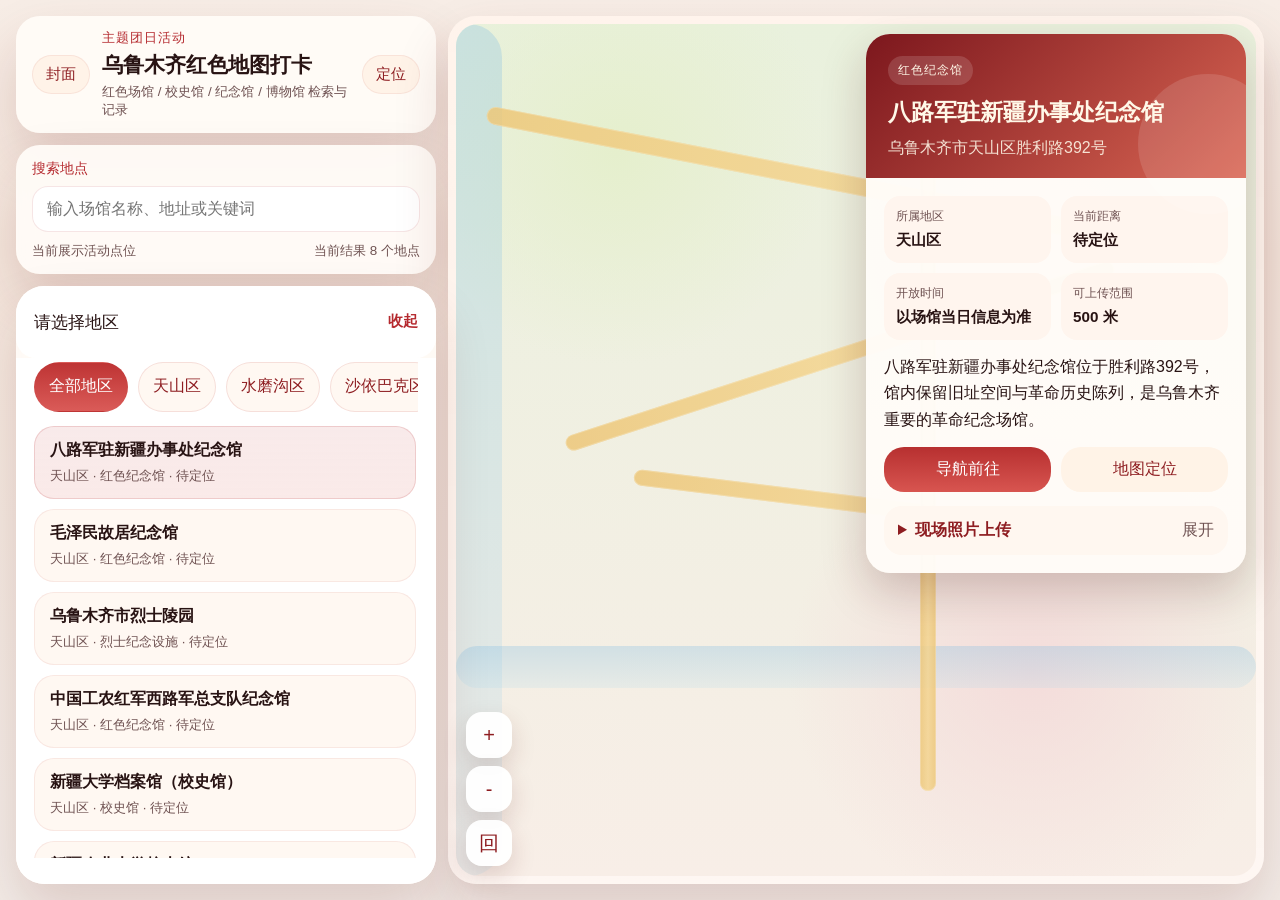
==== map.html @ 3bd0a2d1 "Add files via upload" ====
<!DOCTYPE html>
<html lang="zh-CN">
<head>
    <meta charset="UTF-8">
    <meta name="viewport" content="width=device-width, initial-scale=1.0, viewport-fit=cover">
    <title>乌鲁木齐红色地图打卡</title>
    <link rel="stylesheet" href="static/style.css">
</head>
<body class="map-page">
    <main class="app-shell">
        <header class="app-header">
            <a class="ghost-link" href="index.html">封面</a>
            <div class="header-copy">
                <p class="header-kicker">主题团日活动</p>
                <h1 id="projectTitle">乌鲁木齐红色地图打卡</h1>
                <p id="projectSubtitle">红色场馆 / 校史馆 / 纪念馆 / 博物馆 检索与记录</p>
            </div>
            <button id="locateButton" class="icon-chip" type="button">定位</button>
        </header>

        <section class="search-strip">
            <label class="search-field" for="searchInput">
                <span>搜索地点</span>
                <input id="searchInput" type="search" placeholder="输入场馆名称、地址或关键词">
            </label>
            <div class="search-meta">
                <p id="distanceHint">支持输入场馆名称或地址检索</p>
                <p id="siteCount">加载中...</p>
            </div>
        </section>

        <section class="map-stage">
            <div id="realMap" class="real-map"></div>
            <div id="mapFallback" class="map-fallback is-hidden" aria-hidden="true">
                <div class="map-river map-river-a"></div>
                <div class="map-river map-river-b"></div>
                <div class="map-road map-road-a"></div>
                <div class="map-road map-road-b"></div>
                <div class="map-road map-road-c"></div>
                <div class="map-road map-road-d"></div>
            </div>
            <div class="map-controls">
                <button id="zoomInButton" type="button">+</button>
                <button id="zoomOutButton" type="button">-</button>
                <button id="resetViewButton" type="button">回</button>
            </div>

            <div id="siteCard" class="site-card is-hidden" aria-live="polite"></div>
            <div id="toast" class="status-toast is-hidden"></div>
        </section>

        <section id="sheet" class="sheet is-open">
            <button id="sheetToggle" class="sheet-toggle" type="button">
                <span>请选择地区</span>
                <strong id="sheetState">收起</strong>
            </button>

            <div class="sheet-body">
                <div id="districtTabs" class="district-tabs"></div>
                <div id="siteList" class="site-list"></div>
            </div>
        </section>
    </main>

    <script src="config.js?v=20260507-uploadmock"></script>
    <script src="data/sites.js?v=20260507-uploadmock"></script>
    <script src="map.js?v=20260507-uploadmock"></script>
</body>
</html>
---- static/style.css ----
:root {
    --red-950: #4f0d0d;
    --red-900: #6b1214;
    --red-800: #8e1d21;
    --red-700: #b52a2f;
    --red-500: #dd6a5f;
    --gold-300: #f0c76f;
    --gold-100: #fae8b2;
    --paper: #fff6ef;
    --ink: #281313;
    --muted: #6f5252;
    --line: rgba(255, 255, 255, 0.14);
    --card-shadow: 0 18px 45px rgba(72, 19, 19, 0.22);
    --surface-shadow: 0 28px 55px rgba(106, 24, 24, 0.16);
    --app-max-width: 1460px;
}

* {
    box-sizing: border-box;
}

html,
body {
    margin: 0;
    min-height: 100%;
}

body {
    font-family: "Microsoft YaHei", "PingFang SC", "Noto Sans SC", sans-serif;
    color: var(--ink);
    background: #f7efe8;
}

button,
input,
textarea {
    font: inherit;
}

button {
    cursor: pointer;
}

a {
    color: inherit;
    text-decoration: none;
}

.cover-page {
    display: flex;
    justify-content: center;
    padding: 16px;
    background:
        radial-gradient(circle at top, rgba(255, 214, 149, 0.18), transparent 24%),
        linear-gradient(180deg, #72191d 0%, #962226 36%, #8f1d20 100%);
}

.poster-shell {
    position: relative;
    width: min(100%, 460px);
    min-height: calc(100vh - 32px);
    padding: 38px 26px 30px;
    overflow: hidden;
    border-radius: 32px;
    background:
        linear-gradient(180deg, rgba(255, 255, 255, 0.05), transparent 16%),
        linear-gradient(180deg, rgba(0, 0, 0, 0.08), transparent 30%),
        linear-gradient(180deg, rgba(133, 20, 24, 0.96), rgba(141, 25, 29, 0.98));
    box-shadow: 0 24px 80px rgba(39, 6, 7, 0.34);
    color: #fff6de;
}

.poster-map-lines,
.poster-map-lines::before,
.poster-map-lines::after {
    position: absolute;
    inset: 0;
    content: "";
    background-repeat: no-repeat;
    opacity: 0.16;
}

.poster-map-lines {
    background-image:
        radial-gradient(circle at 15% 20%, transparent 0 13%, rgba(70, 6, 6, 0.42) 13.4% 14.2%, transparent 14.5%),
        radial-gradient(circle at 72% 26%, transparent 0 15%, rgba(70, 6, 6, 0.42) 15.4% 16.1%, transparent 16.4%),
        radial-gradient(circle at 45% 64%, transparent 0 19%, rgba(70, 6, 6, 0.42) 19.5% 20.1%, transparent 20.5%);
}

.poster-map-lines::before {
    background-image:
        linear-gradient(114deg, transparent 0 18%, rgba(71, 13, 13, 0.42) 18.5% 19%, transparent 19.5% 100%),
        linear-gradient(60deg, transparent 0 53%, rgba(71, 13, 13, 0.35) 53.3% 53.8%, transparent 54.2% 100%);
}

.poster-map-lines::after {
    background-image:
        linear-gradient(180deg, transparent 0 67%, rgba(85, 16, 16, 0.32) 67.3% 67.7%, transparent 68.1% 100%),
        linear-gradient(16deg, transparent 0 36%, rgba(85, 16, 16, 0.26) 36.3% 36.7%, transparent 37.2% 100%);
}

.poster-cityline {
    position: absolute;
    right: -24px;
    bottom: -8px;
    left: -24px;
    height: 180px;
    background:
        linear-gradient(0deg, rgba(52, 11, 11, 0.14), transparent 62%),
        linear-gradient(90deg,
            transparent 0 7%,
            rgba(75, 11, 11, 0.34) 7% 7.4%,
            transparent 7.5% 12%,
            rgba(75, 11, 11, 0.28) 12% 12.5%,
            transparent 12.8% 28%,
            rgba(75, 11, 11, 0.28) 28% 28.4%,
            transparent 28.7% 44%,
            rgba(75, 11, 11, 0.32) 44% 44.6%,
            transparent 45% 58%,
            rgba(75, 11, 11, 0.28) 58% 58.5%,
            transparent 59% 73%,
            rgba(75, 11, 11, 0.3) 73% 73.5%,
            transparent 74% 100%);
    opacity: 0.75;
}

.poster-topline,
.poster-side-copy,
.poster-kicker,
.poster-subtitle,
.qr-caption,
.qr-note,
.poster-url {
    position: relative;
    z-index: 1;
}

.poster-topline {
    margin: 0 96px 0 0;
    max-width: none;
    font-size: 0.94rem;
    letter-spacing: 0.08em;
    line-height: 1.6;
    text-align: center;
}

.poster-side-copy {
    position: absolute;
    top: 176px;
    left: 16px;
    margin: 0;
    writing-mode: vertical-rl;
    font-size: 0.9rem;
    letter-spacing: 0.12em;
    color: rgba(255, 241, 213, 0.84);
}

.poster-badge {
    position: absolute;
    top: 28px;
    right: 24px;
    z-index: 1;
    padding: 8px 14px;
    border: 1px solid rgba(255, 247, 221, 0.25);
    border-radius: 999px;
    background: rgba(255, 243, 216, 0.1);
    font-size: 0.82rem;
    letter-spacing: 0.08em;
}

.poster-hero {
    position: relative;
    z-index: 1;
    display: grid;
    justify-items: center;
    width: min(100%, 340px);
    min-height: auto;
    margin: 0 auto;
    padding: 84px 0 20px;
    text-align: center;
}

.poster-kicker {
    margin: 0 0 14px;
    font-size: 0.9rem;
    color: rgba(255, 239, 206, 0.92);
    letter-spacing: 0.08em;
}

.poster-title {
    display: flex;
    gap: 6px;
    margin: 0;
    align-items: flex-end;
    color: #ffe8a6;
    font-size: clamp(3.6rem, 14vw, 5.8rem);
    line-height: 0.94;
    text-shadow:
        0 4px 0 rgba(123, 18, 18, 0.72),
        0 12px 28px rgba(46, 5, 5, 0.4);
}

.poster-title-slogan {
    flex-direction: column;
    align-items: center;
    gap: 12px;
    font-size: clamp(2.2rem, 8.6vw, 2.85rem);
    line-height: 1.05;
    letter-spacing: 0.02em;
}

.poster-title-slogan span {
    display: block;
    white-space: nowrap;
    text-align: center;
}

.poster-title span:last-child {
    writing-mode: vertical-rl;
    font-size: clamp(4.1rem, 15vw, 6.3rem);
    letter-spacing: 0.08em;
}

.poster-title-slogan span:last-child {
    writing-mode: horizontal-tb;
    font-size: inherit;
    letter-spacing: inherit;
}

.poster-subtitle {
    max-width: 320px;
    margin: 18px 0 28px;
    color: rgba(255, 241, 217, 0.9);
    display: grid;
    gap: 8px;
    line-height: 1.65;
    text-align: center;
}

.poster-subtitle-lead {
    color: #ffe8ac;
    font-size: 1.04rem;
    font-weight: 700;
    letter-spacing: 0.08em;
}

.poster-cta,
.secondary-button,
.icon-chip,
.ghost-link,
.site-primary-button,
.site-secondary-button,
.upload-button,
.sheet-toggle,
.site-list-button {
    border: none;
    border-radius: 20px;
    transition: transform 0.2s ease, box-shadow 0.2s ease, background 0.2s ease;
}

.poster-cta {
    display: inline-flex;
    align-items: center;
    justify-content: center;
    width: min(100%, 280px);
    padding: 15px 22px;
    background: linear-gradient(180deg, #f5d8b6, #f0c8a0);
    color: #8e2522;
    font-size: 1.35rem;
    letter-spacing: 0.2em;
    box-shadow: 0 12px 30px rgba(72, 7, 7, 0.22);
}

.poster-cta:hover,
.secondary-button:hover,
.icon-chip:hover,
.ghost-link:hover,
.site-primary-button:hover,
.site-secondary-button:hover,
.upload-button:hover,
.sheet-toggle:hover,
.site-list-button:hover {
    transform: translateY(-1px);
}

.qr-card {
    position: relative;
    z-index: 1;
    display: grid;
    width: min(100%, 320px);
    margin: 12px auto 0;
    justify-items: center;
    gap: 10px;
    padding: 18px 0 8px;
    text-align: center;
}

.qr-frame {
    display: grid;
    place-items: center;
    align-content: center;
    width: 208px;
    height: 208px;
    padding: 12px;
    border-radius: 18px;
    background: #fff;
    box-shadow: 0 12px 36px rgba(55, 8, 9, 0.22);
}

.qr-frame img {
    width: 100%;
    height: 100%;
    object-fit: cover;
}

.qr-placeholder {
    margin: 0;
    padding: 0 18px;
    color: var(--red-900);
    font-size: 1rem;
    line-height: 1.7;
    text-align: center;
}

.qr-caption {
    margin: 0;
    font-size: 1.15rem;
    letter-spacing: 0.12em;
}

.secondary-button {
    padding: 11px 18px;
    background: rgba(255, 244, 224, 0.14);
    color: #fff7df;
    border: 1px solid rgba(255, 246, 226, 0.22);
}

.poster-url {
    max-width: 100%;
    margin: 0;
    font-size: 0.82rem;
    word-break: break-all;
    color: rgba(255, 242, 216, 0.84);
    text-align: center;
}

.qr-note {
    margin: 0;
    color: rgba(255, 242, 216, 0.72);
    font-size: 0.82rem;
    text-align: center;
    line-height: 1.5;
}

.poster-hint {
    max-width: 320px;
    margin: 14px auto 0;
    color: rgba(255, 241, 217, 0.78);
    line-height: 1.55;
    text-align: center;
}

.map-page {
    display: flex;
    justify-content: center;
    padding: 16px;
    background:
        linear-gradient(180deg, #f7ede6 0%, #f4e6dc 28%, #f3ede8 100%);
}

.app-shell {
    width: min(100%, var(--app-max-width));
    min-height: calc(100vh - 32px);
    display: grid;
    grid-template-columns: minmax(340px, 420px) minmax(0, 1fr);
    grid-template-rows: auto auto minmax(0, 1fr);
    grid-template-areas:
        "header map"
        "search map"
        "sheet map";
    gap: 12px;
    align-items: stretch;
}

.app-header,
.search-strip,
.sheet {
    background: rgba(255, 252, 248, 0.92);
    backdrop-filter: blur(14px);
    box-shadow: var(--surface-shadow);
}

.app-header {
    grid-area: header;
    display: grid;
    grid-template-columns: auto 1fr auto;
    gap: 12px;
    align-items: center;
    padding: 14px 16px;
    border-radius: 24px;
}

.ghost-link,
.icon-chip {
    padding: 10px 14px;
    background: #fff3e8;
    color: var(--red-800);
    font-size: 0.92rem;
    box-shadow: inset 0 0 0 1px rgba(181, 42, 47, 0.08);
}

.header-copy h1,
.header-copy p {
    margin: 0;
}

.header-kicker {
    color: var(--red-700);
    font-size: 0.8rem;
    letter-spacing: 0.08em;
}

.header-copy h1 {
    margin-top: 4px;
    font-size: 1.32rem;
}

.header-copy p:last-child {
    margin-top: 4px;
    color: var(--muted);
    font-size: 0.84rem;
}

.search-strip {
    grid-area: search;
    display: grid;
    gap: 10px;
    padding: 14px 16px;
    border-radius: 24px;
}

.search-field {
    display: grid;
    gap: 8px;
}

.search-field span {
    color: var(--red-700);
    font-size: 0.88rem;
}

.search-field input,
.upload-field input,
.upload-field textarea {
    width: 100%;
    padding: 13px 14px;
    border: 1px solid rgba(181, 42, 47, 0.12);
    border-radius: 16px;
    background: #fff;
    color: var(--ink);
}

.search-field input:focus,
.upload-field input:focus,
.upload-field textarea:focus {
    outline: 2px solid rgba(181, 42, 47, 0.14);
    border-color: rgba(181, 42, 47, 0.2);
}

.search-meta {
    display: flex;
    justify-content: space-between;
    gap: 12px;
    flex-wrap: wrap;
}

.search-meta p {
    margin: 0;
    color: var(--muted);
    font-size: 0.84rem;
}

.map-stage {
    grid-area: map;
    position: relative;
    min-height: calc(100vh - 32px);
    padding: 8px;
    border-radius: 28px;
    background: linear-gradient(180deg, rgba(255, 244, 236, 0.95), rgba(255, 247, 243, 0.9));
    box-shadow: var(--surface-shadow);
}

.real-map,
.map-fallback {
    height: 100%;
    min-height: calc(100vh - 48px);
    border-radius: 22px;
}

.real-map {
    overflow: hidden;
    background: #f3ece6;
}

.real-map.is-hidden,
.map-fallback.is-hidden {
    display: none;
}

.map-fallback {
    position: relative;
    overflow: hidden;
    background:
        radial-gradient(circle at 20% 15%, rgba(229, 239, 204, 0.96), transparent 22%),
        radial-gradient(circle at 72% 76%, rgba(244, 219, 218, 0.94), transparent 28%),
        radial-gradient(circle at 72% 26%, rgba(244, 228, 211, 0.9), transparent 20%),
        linear-gradient(180deg, #e9f1dd, #f8eee7);
}

.map-controls {
    position: absolute;
    z-index: 4;
    left: 18px;
    bottom: 18px;
    display: grid;
    gap: 8px;
}

.map-controls button {
    width: 46px;
    height: 46px;
    border: none;
    border-radius: 16px;
    background: rgba(255, 255, 255, 0.95);
    color: var(--red-800);
    font-size: 1.25rem;
    box-shadow: 0 10px 24px rgba(96, 33, 33, 0.16);
}

.map-viewport {
    position: relative;
    overflow: auto;
    height: min(62vh, 760px);
    border-radius: 22px;
    background:
        radial-gradient(circle at 20% 15%, rgba(229, 239, 204, 0.96), transparent 22%),
        radial-gradient(circle at 72% 76%, rgba(244, 219, 218, 0.94), transparent 28%),
        radial-gradient(circle at 72% 26%, rgba(244, 228, 211, 0.9), transparent 20%),
        linear-gradient(180deg, #e9f1dd, #f8eee7);
    scroll-behavior: smooth;
    scrollbar-width: none;
}

.map-viewport::-webkit-scrollbar {
    display: none;
}

.map-surface {
    position: relative;
    width: var(--map-base-width);
    height: var(--map-base-height);
    overflow: hidden;
}

.map-title-panel {
    position: absolute;
    top: 56px;
    left: 62px;
    z-index: 1;
    display: grid;
    gap: 4px;
    width: 220px;
    padding: 18px 20px;
    border-radius: 24px;
    background: linear-gradient(180deg, rgba(139, 30, 31, 0.94), rgba(184, 48, 49, 0.88));
    color: #fff7df;
    box-shadow: 0 20px 36px rgba(91, 14, 14, 0.18);
}

.map-title-panel p,
.map-title-panel h2,
.map-title-panel span {
    margin: 0;
}

.map-title-panel p {
    font-size: 0.92rem;
    letter-spacing: 0.08em;
}

.map-title-panel h2 {
    font-size: 2.2rem;
}

.map-title-panel span {
    font-size: 0.9rem;
    color: rgba(255, 242, 206, 0.82);
}

.map-road,
.map-river,
.map-mountain {
    position: absolute;
    pointer-events: none;
}

.map-road {
    border-radius: 999px;
    background: linear-gradient(90deg, #edc779, #f4d590, #edc779);
    opacity: 0.85;
    box-shadow: inset 0 0 0 1px rgba(255, 255, 255, 0.24);
}

.map-road-a {
    top: 18%;
    left: 3%;
    width: 94%;
    height: 18px;
    transform: rotate(11deg);
}

.map-road-b {
    top: 38%;
    left: 12%;
    width: 72%;
    height: 16px;
    transform: rotate(-18deg);
}

.map-road-c {
    top: 56%;
    left: 22%;
    width: 66%;
    height: 16px;
    transform: rotate(7deg);
}

.map-road-d {
    top: 10%;
    left: 58%;
    width: 16px;
    height: 80%;
}

.real-marker {
    display: grid;
    justify-items: center;
    gap: 6px;
    transform: translate(-50%, -100%);
}

.real-marker-pin {
    width: 20px;
    height: 20px;
    border-radius: 50% 50% 50% 0;
    transform: rotate(-45deg);
    box-shadow: 0 10px 16px rgba(112, 24, 24, 0.25);
}

.real-marker.is-featured .real-marker-pin {
    background: linear-gradient(180deg, #b91d25, #e45657);
}

.real-marker.is-live .real-marker-pin {
    background: linear-gradient(180deg, #d18b17, #f1b546);
}

.real-marker.is-active .real-marker-pin {
    width: 24px;
    height: 24px;
}

.real-marker-label {
    padding: 4px 8px;
    border-radius: 999px;
    background: rgba(255, 255, 255, 0.94);
    color: #7f1d1d;
    font-size: 12px;
    font-weight: 700;
    white-space: nowrap;
    box-shadow: 0 10px 18px rgba(106, 24, 24, 0.12);
}

.user-location-dot {
    width: 18px;
    height: 18px;
    border-radius: 50%;
    background: #2f8cff;
    box-shadow: 0 0 0 8px rgba(47, 140, 255, 0.18);
}

.map-river {
    border-radius: 999px;
    background: linear-gradient(180deg, rgba(129, 189, 227, 0.3), rgba(168, 216, 237, 0.18));
}

.map-river-a {
    top: 0;
    left: -20px;
    width: 66px;
    height: 100%;
}

.map-river-b {
    top: 73%;
    left: 0;
    width: 100%;
    height: 42px;
}

.map-mountain {
    width: 140px;
    height: 78px;
    border-radius: 44% 56% 18% 20% / 70% 72% 28% 30%;
    background:
        linear-gradient(180deg, rgba(111, 155, 101, 0.82), rgba(81, 134, 83, 0.92)),
        radial-gradient(circle at 35% 20%, rgba(255, 255, 255, 0.72), transparent 28%);
    opacity: 0.9;
    filter: saturate(0.85);
}

.map-mountain::before,
.map-mountain::after {
    position: absolute;
    bottom: 14px;
    content: "";
    width: 70px;
    height: 34px;
    border-radius: 55% 45% 18% 18%;
    background: rgba(78, 120, 71, 0.92);
}

.map-mountain::before {
    left: 6px;
}

.map-mountain::after {
    right: 12px;
}

.map-mountain-a {
    top: 11%;
    left: 74%;
}

.map-mountain-b {
    top: 22%;
    left: 8%;
}

.map-mountain-c {
    top: 69%;
    left: 66%;
}

.map-mountain-d {
    top: 82%;
    left: 18%;
}

.marker-layer {
    position: absolute;
    inset: 0;
    z-index: 2;
}

.site-marker {
    position: absolute;
    display: grid;
    justify-items: center;
    gap: 6px;
    transform: translate(-50%, -100%);
}

.site-marker button {
    width: 52px;
    height: 52px;
    border: none;
    border-radius: 26px 26px 26px 6px;
    background: linear-gradient(180deg, #b61c25, #dc3a3b);
    box-shadow: 0 10px 22px rgba(149, 31, 33, 0.24);
    position: relative;
}

.site-marker button::before {
    position: absolute;
    inset: 8px;
    display: grid;
    place-items: center;
    content: "";
    border-radius: 50%;
    background:
        radial-gradient(circle at 50% 48%, #fff 0 16px, transparent 16.5px),
        linear-gradient(180deg, transparent 0 44%, #c22c2f 44% 52%, transparent 52% 100%);
}

.site-marker button::after {
    position: absolute;
    inset: 18px;
    content: "";
    border-radius: 4px 4px 2px 2px;
    border: 2px solid #c22c2f;
    border-top-width: 8px;
}

.site-marker span {
    max-width: 120px;
    color: #942528;
    font-weight: 700;
    font-size: 0.88rem;
    line-height: 1.15;
    text-align: center;
    text-shadow: 0 1px 0 rgba(255, 255, 255, 0.56);
}

.site-marker.is-active button {
    background: linear-gradient(180deg, #d93637, #ff7573);
    transform: scale(1.08);
}

.site-marker.is-near button {
    box-shadow: 0 0 0 12px rgba(221, 106, 95, 0.12), 0 10px 22px rgba(149, 31, 33, 0.24);
}

.site-card {
    position: absolute;
    right: 18px;
    top: 18px;
    z-index: 5;
    width: min(380px, calc(100% - 36px));
    max-height: calc(100% - 36px);
    overflow: auto;
    border-radius: 24px;
    background: rgba(255, 252, 248, 0.97);
    box-shadow: var(--card-shadow);
}

.site-card.is-hidden,
.status-toast.is-hidden {
    display: none;
}

.site-card-visual {
    position: relative;
    padding: 22px 22px 18px;
    color: #fff8e8;
    background: linear-gradient(135deg, var(--site-accent-start), var(--site-accent-end));
}

.site-card-visual::after {
    position: absolute;
    right: -32px;
    bottom: -36px;
    width: 140px;
    height: 140px;
    content: "";
    border-radius: 50%;
    background: rgba(255, 255, 255, 0.12);
}

.site-tagline,
.site-card-visual h3,
.site-card-visual p {
    position: relative;
    z-index: 1;
    margin: 0;
}

.site-tagline {
    display: inline-flex;
    padding: 6px 10px;
    border-radius: 999px;
    background: rgba(255, 255, 255, 0.14);
    font-size: 0.78rem;
    letter-spacing: 0.08em;
}

.site-card-visual h3 {
    margin-top: 12px;
    font-size: 1.42rem;
}

.site-card-visual p {
    margin-top: 8px;
    color: rgba(255, 248, 232, 0.88);
    line-height: 1.5;
}

.site-card-body {
    display: grid;
    gap: 14px;
    padding: 18px;
}

.site-meta-grid {
    display: grid;
    grid-template-columns: repeat(2, minmax(0, 1fr));
    gap: 10px;
}

.site-meta-item {
    padding: 12px;
    border-radius: 16px;
    background: #fff5ee;
}

.site-meta-item small,
.site-meta-item strong {
    display: block;
}

.site-meta-item small {
    color: var(--muted);
    font-size: 0.78rem;
}

.site-meta-item strong {
    margin-top: 5px;
    font-size: 0.95rem;
}

.site-description {
    margin: 0;
    color: var(--ink);
    line-height: 1.65;
}

.site-actions {
    display: flex;
    gap: 10px;
}

.site-primary-button,
.site-secondary-button,
.upload-button {
    flex: 1;
    padding: 12px 14px;
}

.site-primary-button,
.upload-button {
    background: linear-gradient(180deg, #b73030, #d85550);
    color: #fff;
}

.site-secondary-button {
    background: #fff3e7;
    color: var(--red-800);
}

.upload-button:disabled {
    cursor: not-allowed;
    background: #dcbdb8;
    color: rgba(255, 255, 255, 0.82);
    transform: none;
}

.upload-panel {
    display: grid;
    gap: 12px;
    padding: 14px;
    border-radius: 18px;
    background: #fff7f0;
}

.upload-panel.is-disabled {
    background: #f9f0eb;
}

.upload-panel summary {
    font-weight: 700;
    color: var(--red-800);
    cursor: pointer;
}

.upload-panel summary::marker,
.upload-panel summary::-webkit-details-marker {
    display: none;
}

.upload-panel summary::after {
    content: "展开";
    float: right;
    color: var(--muted);
    font-weight: 400;
}

.upload-panel[open] summary::after {
    content: "收起";
}

.upload-copy {
    margin: 0;
    color: var(--muted);
    font-size: 0.84rem;
    line-height: 1.6;
}

.upload-fields {
    display: grid;
    gap: 10px;
}

.upload-field {
    display: grid;
    gap: 6px;
}

.upload-field label {
    color: var(--muted);
    font-size: 0.84rem;
}

.upload-field textarea {
    min-height: 84px;
    resize: vertical;
}

.upload-field input:disabled,
.upload-field textarea:disabled {
    background: #f2ebe7;
    color: #9a8181;
    cursor: not-allowed;
}

.upload-preview {
    display: none;
    border-radius: 18px;
    overflow: hidden;
    background: #fff;
}

.upload-preview img {
    display: block;
    width: 100%;
    height: 180px;
    object-fit: cover;
}

.recent-checkins {
    display: grid;
    gap: 10px;
}

.recent-checkins h4 {
    margin: 0;
    font-size: 1rem;
}

.checkin-list {
    display: grid;
    gap: 10px;
}

.checkin-item {
    display: grid;
    gap: 8px;
    padding: 12px;
    border-radius: 16px;
    background: #fff8f3;
}

.checkin-item p,
.checkin-item strong,
.checkin-item small {
    margin: 0;
}

.checkin-item small {
    color: var(--muted);
}

.checkin-photo {
    width: 100%;
    border-radius: 12px;
    object-fit: cover;
}

.empty-tip {
    margin: 0;
    color: var(--muted);
    font-size: 0.88rem;
}

.status-toast {
    position: absolute;
    left: 50%;
    bottom: 20px;
    z-index: 6;
    transform: translateX(-50%);
    min-width: 180px;
    max-width: calc(100% - 36px);
    padding: 12px 16px;
    border-radius: 16px;
    background: rgba(52, 18, 18, 0.92);
    color: #fff4e0;
    text-align: center;
    box-shadow: 0 16px 30px rgba(0, 0, 0, 0.18);
}

.sheet {
    grid-area: sheet;
    display: grid;
    gap: 0;
    border-radius: 28px;
    overflow: hidden;
    min-height: 0;
}

.sheet-toggle {
    display: flex;
    justify-content: space-between;
    align-items: center;
    padding: 16px 18px;
    background: #fff;
    color: var(--ink);
    font-size: 1.08rem;
}

.sheet-toggle strong {
    color: var(--red-700);
    font-size: 0.92rem;
}

.sheet-body {
    display: grid;
    gap: 14px;
    padding: 0 18px 18px;
    background: #fff;
    min-height: 0;
}

.sheet:not(.is-open) .sheet-body {
    display: none;
}

.district-tabs {
    display: flex;
    gap: 10px;
    overflow: auto;
    padding-top: 4px;
    scrollbar-width: none;
}

.district-tabs::-webkit-scrollbar {
    display: none;
}

.district-chip {
    flex: 0 0 auto;
    padding: 10px 14px;
    border: 1px solid rgba(181, 42, 47, 0.12);
    border-radius: 999px;
    background: #fff8f2;
    color: var(--red-800);
}

.district-chip.is-active {
    background: linear-gradient(180deg, #be3434, #da5b58);
    color: #fff;
    border-color: transparent;
}

.site-list {
    display: grid;
    gap: 10px;
    align-content: start;
    overflow: auto;
    max-height: min(48vh, 540px);
    padding-right: 2px;
}

.site-list-button {
    width: 100%;
    padding: 14px 16px;
    background: #fff8f2;
    box-shadow: inset 0 0 0 1px rgba(181, 42, 47, 0.08);
    text-align: left;
}

.site-list-button strong,
.site-list-button small {
    display: block;
}

.site-list-button strong {
    color: var(--ink);
    font-size: 1rem;
}

.site-list-button small {
    margin-top: 6px;
    color: var(--muted);
}

.site-list-button.is-active {
    background: linear-gradient(180deg, rgba(191, 52, 52, 0.1), rgba(221, 106, 95, 0.14));
    box-shadow: inset 0 0 0 1px rgba(181, 42, 47, 0.16);
}

.site-list-button.is-near strong::after {
    content: " · 附近";
    color: var(--red-700);
}

@media (max-width: 1100px) {
    .map-page {
        padding: 12px;
    }

    .app-shell {
        width: min(100%, 520px);
        min-height: calc(100vh - 24px);
        grid-template-columns: 1fr;
        grid-template-rows: auto auto auto auto;
        grid-template-areas:
            "header"
            "search"
            "map"
            "sheet";
    }

    .map-stage {
        min-height: 52vh;
    }

    .real-map,
    .map-fallback {
        min-height: min(62vh, 760px);
    }

    .site-card {
        width: min(360px, calc(100% - 36px));
    }
}

@media (max-width: 720px) {
    .poster-shell {
        padding-inline: 22px;
        border-radius: 28px;
    }

    .poster-topline {
        margin-right: 86px;
        font-size: 0.9rem;
    }

    .poster-side-copy {
        left: 8px;
        top: 164px;
        font-size: 0.84rem;
    }

    .poster-hero {
        width: min(100%, 310px);
        padding-top: 76px;
    }

    .qr-card {
        width: min(100%, 300px);
    }

    .map-stage {
        min-height: 48vh;
    }

    .real-map,
    .map-fallback {
        min-height: 54vh;
    }

    .site-card {
        left: 18px;
        right: 18px;
        width: auto;
    }
}

@media (max-width: 480px) {
    .cover-page,
    .map-page {
        padding: 0;
    }

    .poster-shell,
    .app-shell {
        width: 100%;
        min-height: 100vh;
        border-radius: 0;
    }

    .poster-shell {
        padding-top: 34px;
        padding-bottom: 24px;
    }

    .poster-topline {
        margin-right: 82px;
    }

    .poster-title {
        font-size: 4rem;
    }

    .poster-title span:last-child {
        font-size: 4.7rem;
    }

    .poster-title-slogan {
        font-size: 2.28rem;
    }

    .poster-hero {
        width: min(100%, 292px);
        padding-top: 70px;
    }

    .poster-title-slogan span:last-child {
        font-size: inherit;
    }

    .app-shell {
        padding: 12px;
    }

    .site-actions {
        flex-direction: column;
    }

    .site-card {
        top: auto;
        bottom: 18px;
        max-height: min(60vh, 560px);
    }

    .site-list {
        max-height: none;
    }
}
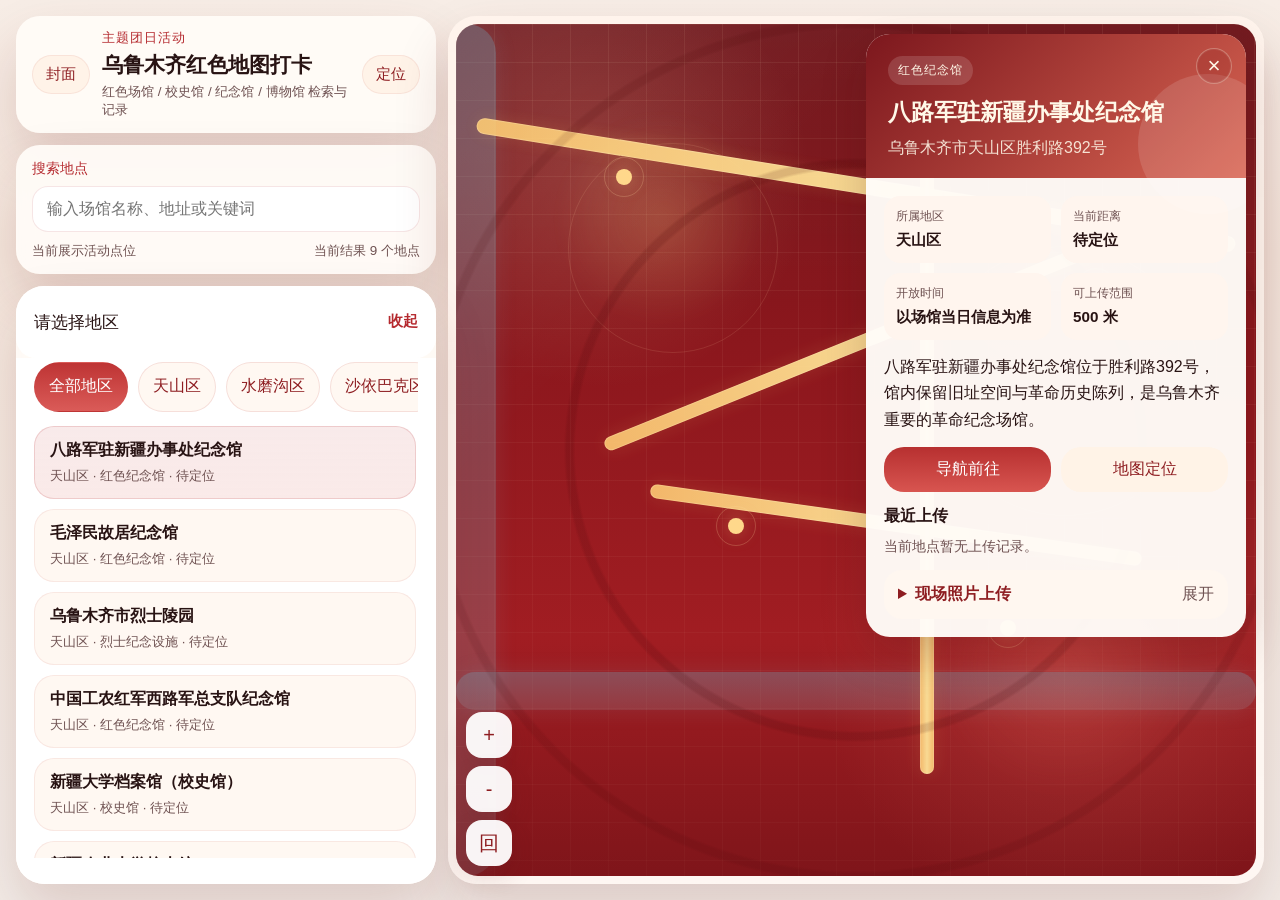
==== commit ccad421d: "Add files via upload" ====
--- a/map.html
+++ b/map.html
@@ -32,12 +32,22 @@
         <section class="map-stage">
             <div id="realMap" class="real-map"></div>
             <div id="mapFallback" class="map-fallback is-hidden" aria-hidden="true">
+                <div class="map-fallback-grid"></div>
+                <div class="map-fallback-glow map-fallback-glow-a"></div>
+                <div class="map-fallback-glow map-fallback-glow-b"></div>
+                <div class="map-fallback-orbit map-fallback-orbit-a"></div>
+                <div class="map-fallback-orbit map-fallback-orbit-b"></div>
                 <div class="map-river map-river-a"></div>
                 <div class="map-river map-river-b"></div>
                 <div class="map-road map-road-a"></div>
                 <div class="map-road map-road-b"></div>
                 <div class="map-road map-road-c"></div>
                 <div class="map-road map-road-d"></div>
+                <div class="map-fallback-node map-fallback-node-a"></div>
+                <div class="map-fallback-node map-fallback-node-b"></div>
+                <div class="map-fallback-node map-fallback-node-c"></div>
+                <div class="map-fallback-node map-fallback-node-d"></div>
+                <div class="map-fallback-tag">红色地图示意背景</div>
             </div>
             <div class="map-controls">
                 <button id="zoomInButton" type="button">+</button>
@@ -62,8 +72,8 @@
         </section>
     </main>
 
-    <script src="config.js?v=20260507-uploadmock"></script>
-    <script src="data/sites.js?v=20260507-uploadmock"></script>
-    <script src="map.js?v=20260507-uploadmock"></script>
+    <script src="config.js?v=20260519-savedupload"></script>
+    <script src="data/sites.js?v=20260519-savedupload"></script>
+    <script src="map.js?v=20260519-savedupload"></script>
 </body>
 </html>
--- a/static/style.css
+++ b/static/style.css
@@ -511,10 +511,95 @@
     position: relative;
     overflow: hidden;
     background:
-        radial-gradient(circle at 20% 15%, rgba(229, 239, 204, 0.96), transparent 22%),
-        radial-gradient(circle at 72% 76%, rgba(244, 219, 218, 0.94), transparent 28%),
-        radial-gradient(circle at 72% 26%, rgba(244, 228, 211, 0.9), transparent 20%),
-        linear-gradient(180deg, #e9f1dd, #f8eee7);
+        radial-gradient(circle at 18% 18%, rgba(255, 214, 168, 0.16), transparent 22%),
+        radial-gradient(circle at 78% 74%, rgba(255, 154, 132, 0.18), transparent 30%),
+        radial-gradient(circle at 78% 24%, rgba(255, 234, 182, 0.12), transparent 22%),
+        linear-gradient(180deg, #6d1217, #8c171d 38%, #a11d22 72%, #7f151a 100%);
+}
+
+.map-fallback::before,
+.map-fallback::after {
+    position: absolute;
+    inset: 0;
+    content: "";
+    pointer-events: none;
+}
+
+.map-fallback::before {
+    background:
+        linear-gradient(135deg, rgba(255, 255, 255, 0.07), transparent 28%),
+        linear-gradient(180deg, rgba(255, 255, 255, 0.04), transparent 34%);
+}
+
+.map-fallback::after {
+    background:
+        radial-gradient(circle at center, transparent 0 48%, rgba(66, 5, 8, 0.16) 48.5% 49.5%, transparent 50%),
+        radial-gradient(circle at center, transparent 0 72%, rgba(66, 5, 8, 0.12) 72.5% 73.5%, transparent 74%);
+    opacity: 0.92;
+}
+
+.map-fallback-grid,
+.map-fallback-glow,
+.map-fallback-orbit,
+.map-fallback-node,
+.map-fallback-tag {
+    position: absolute;
+    pointer-events: none;
+}
+
+.map-fallback-grid {
+    inset: 0;
+    background-image:
+        linear-gradient(rgba(255, 233, 194, 0.08) 1px, transparent 1px),
+        linear-gradient(90deg, rgba(255, 233, 194, 0.08) 1px, transparent 1px);
+    background-size: 38px 38px;
+    mask-image: linear-gradient(180deg, rgba(0, 0, 0, 0.95), rgba(0, 0, 0, 0.35));
+    animation: mapGridShift 14s linear infinite;
+}
+
+.map-fallback-glow {
+    border-radius: 50%;
+    filter: blur(8px);
+    opacity: 0.55;
+    animation: mapGlowPulse 6s ease-in-out infinite;
+}
+
+.map-fallback-glow-a {
+    top: 10%;
+    left: 12%;
+    width: 220px;
+    height: 220px;
+    background: radial-gradient(circle, rgba(255, 209, 127, 0.34), transparent 68%);
+}
+
+.map-fallback-glow-b {
+    right: 8%;
+    bottom: 9%;
+    width: 260px;
+    height: 260px;
+    background: radial-gradient(circle, rgba(255, 120, 104, 0.28), transparent 70%);
+    animation-delay: -2.6s;
+}
+
+.map-fallback-orbit {
+    border: 1px solid rgba(255, 214, 164, 0.12);
+    border-radius: 50%;
+    animation: mapOrbitPulse 5.6s ease-in-out infinite;
+}
+
+.map-fallback-orbit-a {
+    top: 14%;
+    left: 14%;
+    width: 210px;
+    height: 210px;
+}
+
+.map-fallback-orbit-b {
+    right: 7%;
+    top: 26%;
+    width: 270px;
+    height: 270px;
+    animation-delay: -2.2s;
 }
 
 .map-controls {
@@ -606,40 +691,42 @@
 
 .map-road {
     border-radius: 999px;
-    background: linear-gradient(90deg, #edc779, #f4d590, #edc779);
-    opacity: 0.85;
-    box-shadow: inset 0 0 0 1px rgba(255, 255, 255, 0.24);
+    background: linear-gradient(90deg, rgba(255, 204, 116, 0.92), rgba(255, 229, 154, 0.98), rgba(255, 204, 116, 0.92));
+    opacity: 0.96;
+    box-shadow:
+        inset 0 0 0 1px rgba(255, 245, 221, 0.22),
+        0 0 18px rgba(255, 198, 110, 0.14);
 }
 
 .map-road-a {
     top: 18%;
-    left: 3%;
-    width: 94%;
-    height: 18px;
-    transform: rotate(11deg);
+    left: 2%;
+    width: 96%;
+    height: 16px;
+    transform: rotate(9deg);
 }
 
 .map-road-b {
-    top: 38%;
-    left: 12%;
+    top: 36%;
+    left: 16%;
     width: 72%;
-    height: 16px;
-    transform: rotate(-18deg);
+    height: 14px;
+    transform: rotate(-22deg);
 }
 
 .map-road-c {
-    top: 56%;
-    left: 22%;
-    width: 66%;
-    height: 16px;
-    transform: rotate(7deg);
+    top: 58%;
+    left: 24%;
+    width: 62%;
+    height: 14px;
+    transform: rotate(8deg);
 }
 
 .map-road-d {
-    top: 10%;
+    top: 12%;
     left: 58%;
-    width: 16px;
-    height: 80%;
+    width: 14px;
+    height: 76%;
 }
 
 .real-marker {
@@ -691,21 +778,128 @@
 
 .map-river {
     border-radius: 999px;
-    background: linear-gradient(180deg, rgba(129, 189, 227, 0.3), rgba(168, 216, 237, 0.18));
+    background: linear-gradient(180deg, rgba(111, 172, 194, 0.34), rgba(150, 208, 226, 0.16));
+    box-shadow: 0 0 22px rgba(132, 201, 226, 0.12);
 }
 
 .map-river-a {
     top: 0;
-    left: -20px;
-    width: 66px;
+    left: -18px;
+    width: 58px;
     height: 100%;
 }
 
 .map-river-b {
-    top: 73%;
+    top: 76%;
     left: 0;
     width: 100%;
-    height: 42px;
+    height: 38px;
+}
+
+.map-fallback-node {
+    width: 16px;
+    height: 16px;
+    border-radius: 50%;
+    background: #ffd88b;
+    box-shadow:
+        0 0 0 0 rgba(255, 214, 132, 0.34),
+        0 0 18px rgba(255, 214, 132, 0.36);
+    animation: mapNodePulse 3.2s ease-out infinite;
+}
+
+.map-fallback-node::before {
+    position: absolute;
+    inset: -12px;
+    content: "";
+    border: 1px solid rgba(255, 221, 161, 0.22);
+    border-radius: 50%;
+}
+
+.map-fallback-node-a {
+    top: 17%;
+    left: 20%;
+}
+
+.map-fallback-node-b {
+    top: 30%;
+    left: 79%;
+    animation-delay: -1.1s;
+}
+
+.map-fallback-node-c {
+    top: 58%;
+    left: 34%;
+    animation-delay: -2s;
+}
+
+.map-fallback-node-d {
+    top: 70%;
+    left: 68%;
+    animation-delay: -0.55s;
+}
+
+.map-fallback-tag {
+    top: 18px;
+    right: 18px;
+    z-index: 1;
+    padding: 8px 12px;
+    border: 1px solid rgba(255, 227, 190, 0.18);
+    border-radius: 999px;
+    background: rgba(103, 13, 18, 0.4);
+    color: rgba(255, 241, 219, 0.88);
+    font-size: 0.76rem;
+    letter-spacing: 0.08em;
+}
+
+@keyframes mapGridShift {
+    0% {
+        transform: translate3d(0, 0, 0);
+    }
+    100% {
+        transform: translate3d(38px, 18px, 0);
+    }
+}
+
+@keyframes mapGlowPulse {
+    0%,
+    100% {
+        transform: scale(0.96);
+        opacity: 0.38;
+    }
+    50% {
+        transform: scale(1.04);
+        opacity: 0.62;
+    }
+}
+
+@keyframes mapOrbitPulse {
+    0%,
+    100% {
+        transform: scale(0.98);
+        opacity: 0.26;
+    }
+    50% {
+        transform: scale(1.03);
+        opacity: 0.42;
+    }
+}
+
+@keyframes mapNodePulse {
+    0% {
+        box-shadow:
+            0 0 0 0 rgba(255, 214, 132, 0.34),
+            0 0 10px rgba(255, 214, 132, 0.24);
+    }
+    70% {
+        box-shadow:
+            0 0 0 18px rgba(255, 214, 132, 0),
+            0 0 22px rgba(255, 214, 132, 0.44);
+    }
+    100% {
+        box-shadow:
+            0 0 0 0 rgba(255, 214, 132, 0),
+            0 0 10px rgba(255, 214, 132, 0.22);
+    }
 }
 
 .map-mountain {
@@ -847,6 +1041,24 @@
     background: linear-gradient(135deg, var(--site-accent-start), var(--site-accent-end));
 }
 
+.site-card-close {
+    position: absolute;
+    top: 14px;
+    right: 14px;
+    z-index: 2;
+    width: 36px;
+    height: 36px;
+    display: grid;
+    place-items: center;
+    border: 1px solid rgba(255, 247, 225, 0.34);
+    border-radius: 999px;
+    background: rgba(120, 20, 20, 0.18);
+    color: #fff8e8;
+    font-size: 1.4rem;
+    line-height: 1;
+    box-shadow: inset 0 0 0 1px rgba(255, 255, 255, 0.06);
+}
+
 .site-card-visual::after {
     position: absolute;
     right: -32px;
@@ -884,6 +1096,11 @@
     margin-top: 8px;
     color: rgba(255, 248, 232, 0.88);
     line-height: 1.5;
+}
+
+.site-card-close:hover {
+    background: rgba(120, 20, 20, 0.3);
+    transform: translateY(-1px);
 }
 
 .site-card-body {
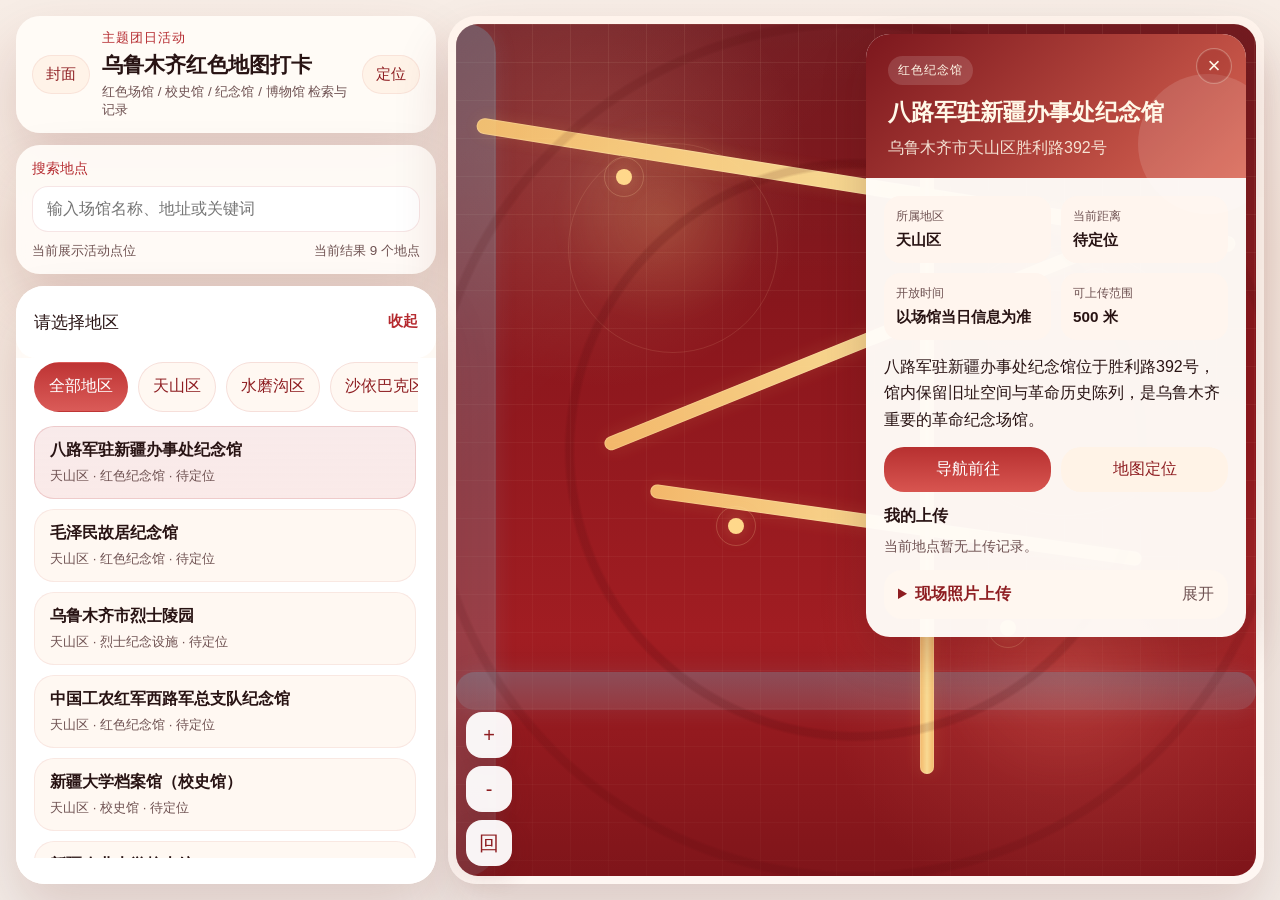
==== commit 1cb29986: "Add files via upload" ====
--- a/map.html
+++ b/map.html
@@ -72,8 +72,8 @@
         </section>
     </main>
 
-    <script src="config.js?v=20260519-savedupload"></script>
-    <script src="data/sites.js?v=20260519-savedupload"></script>
-    <script src="map.js?v=20260519-savedupload"></script>
+    <script src="config.js?v=20260519-deletecheckin"></script>
+    <script src="data/sites.js?v=20260519-deletecheckin"></script>
+    <script src="map.js?v=20260519-deletecheckin"></script>
 </body>
 </html>
--- a/static/style.css
+++ b/static/style.css
@@ -1277,14 +1277,53 @@
     background: #fff8f3;
 }
 
+.checkin-header {
+    display: flex;
+    align-items: flex-start;
+    justify-content: space-between;
+    gap: 10px;
+}
+
+.checkin-title {
+    display: grid;
+    gap: 5px;
+    min-width: 0;
+}
+
 .checkin-item p,
 .checkin-item strong,
 .checkin-item small {
     margin: 0;
 }
 
+.checkin-item strong,
+.checkin-item small {
+    overflow-wrap: anywhere;
+}
+
 .checkin-item small {
     color: var(--muted);
+}
+
+.checkin-delete-button {
+    flex: 0 0 auto;
+    padding: 6px 10px;
+    border-radius: 999px;
+    background: #fff;
+    color: var(--red-800);
+    font-size: 0.78rem;
+    line-height: 1;
+    box-shadow: inset 0 0 0 1px rgba(183, 48, 48, 0.18);
+}
+
+.checkin-delete-button:hover {
+    background: #ffe8e0;
+}
+
+.checkin-delete-button:disabled {
+    cursor: not-allowed;
+    color: #9a8181;
+    background: #f2ebe7;
 }
 
 .checkin-photo {
